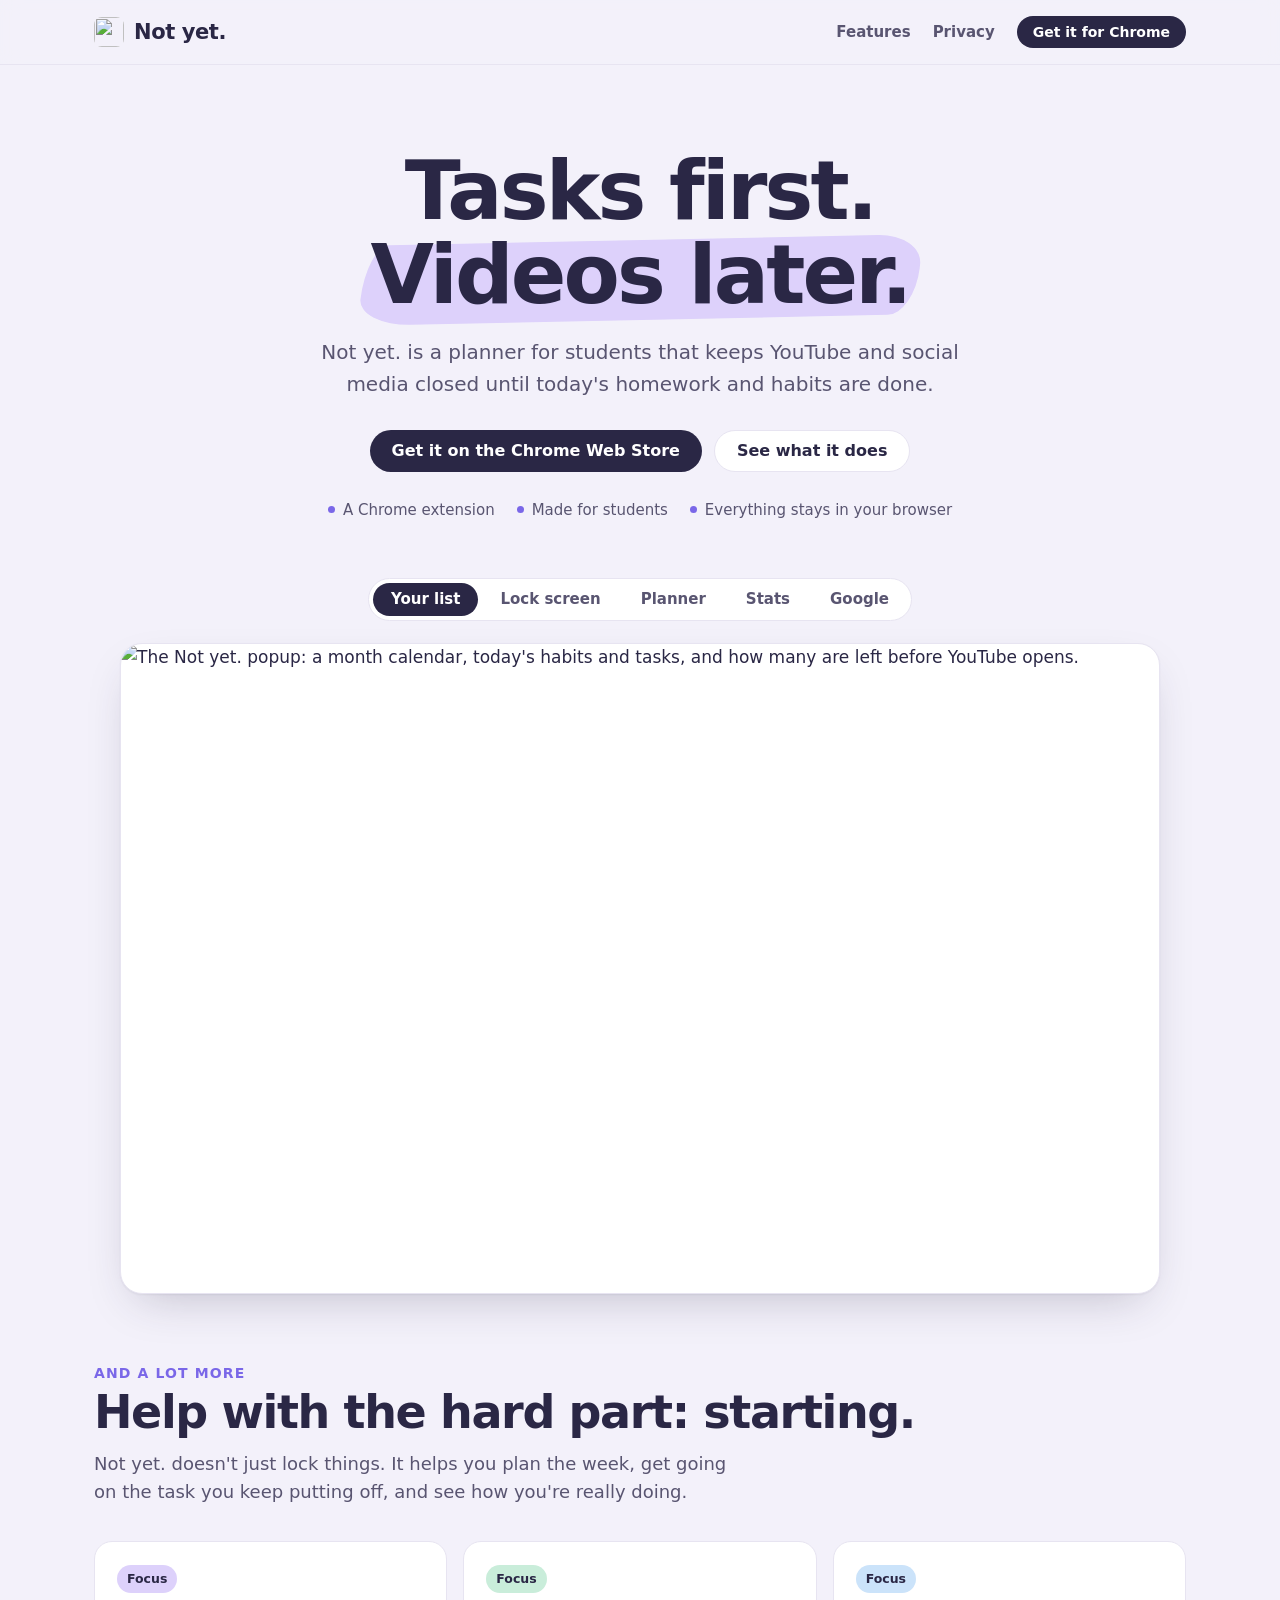
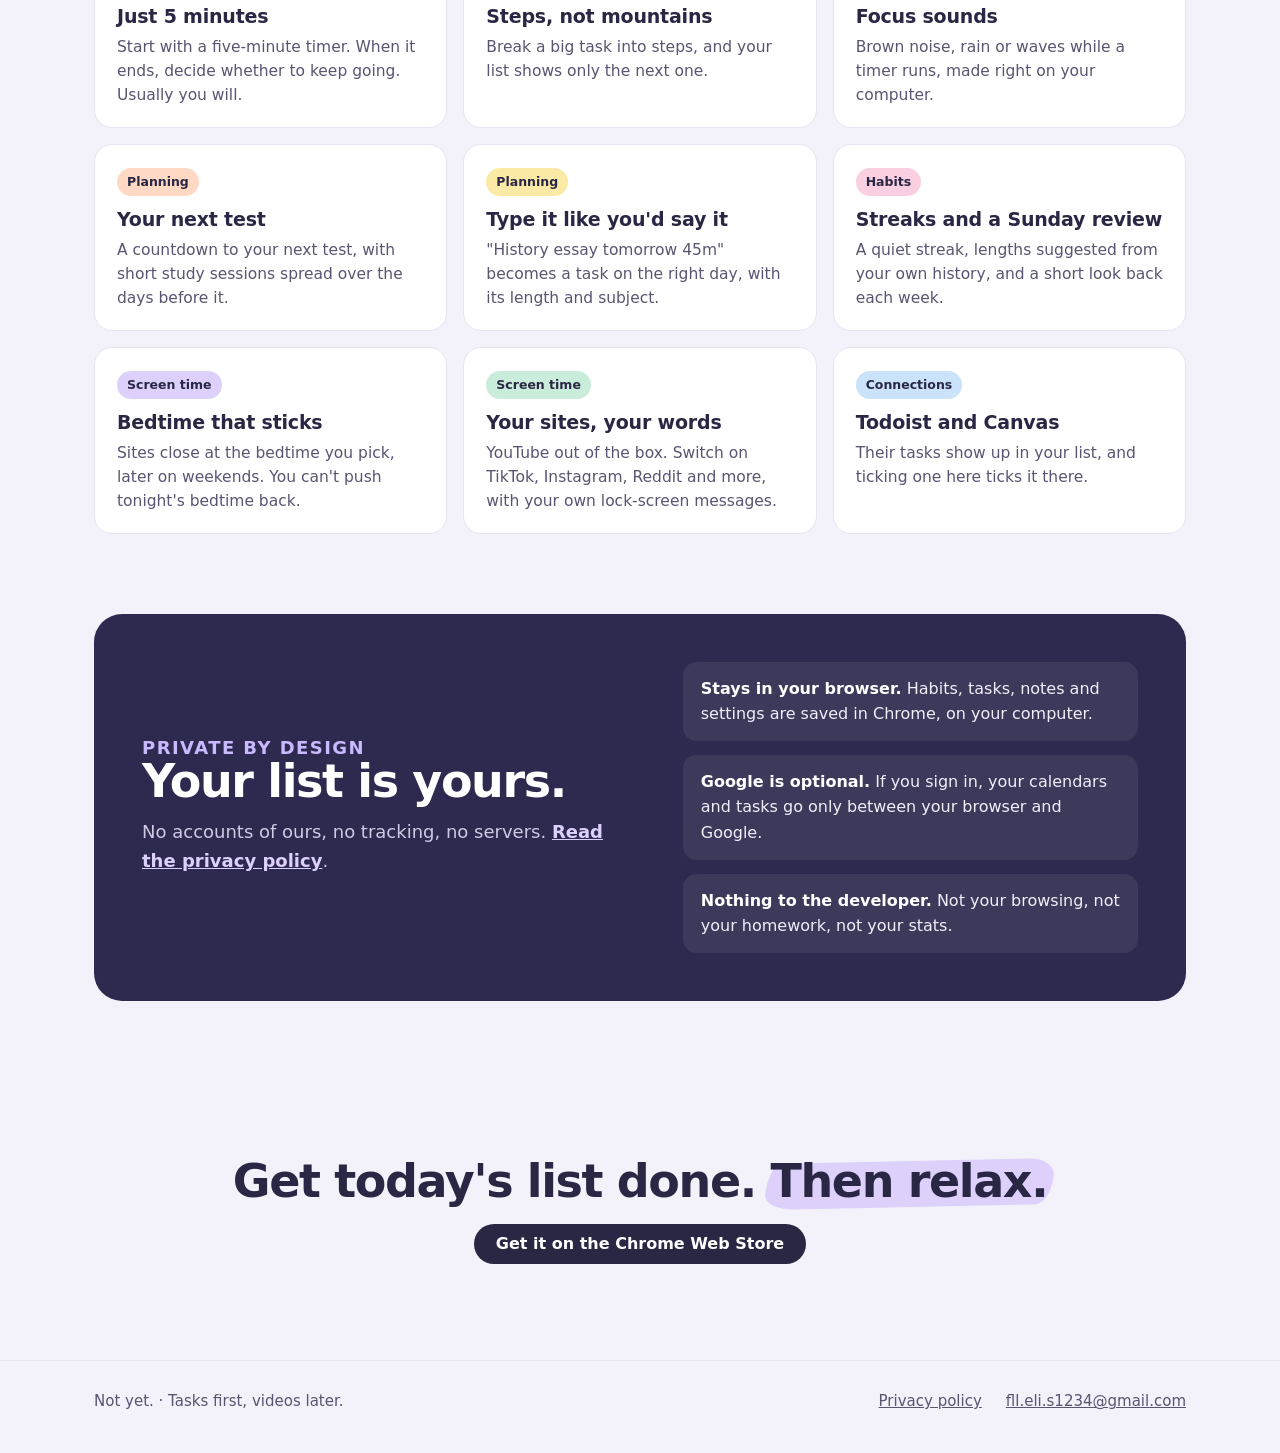
==== index.html @ 0f798ecf "Add files via upload" ====
<!doctype html>
<html lang="en">
<head>
<meta charset="utf-8">
<meta name="viewport" content="width=device-width, initial-scale=1">
<title>Not yet. Tasks first, videos later</title>
<meta name="description" content="Not yet. is a Chrome extension for students: homework, habits and your calendar in one list, and YouTube stays closed until today's list is done.">
<meta name="color-scheme" content="light dark">
<link rel="icon" href="images/icon.png">
<style>
  /* The app's own fonts and colours, served from this site: no outside requests. */
  @font-face { font-family: 'Outfit'; font-weight: 100 900; font-display: swap; src: url('fonts/outfit-latin.woff2') format('woff2'); }
  @font-face { font-family: 'Atkinson Hyperlegible Next'; font-weight: 200 800; font-display: swap; src: url('fonts/atkinson-next-latin.woff2') format('woff2'); }
  :root {
    color-scheme: light dark;
    --desk:    light-dark(#f3f1fa, #14131c);
    --paper:   light-dark(#ffffff, #1d1c28);
    --paper-2: light-dark(#f8f7fc, #232230);
    --ink:     light-dark(#2a2745, #f1eefa);
    --ink-2:   light-dark(#595571, #bab5d0);
    --line:    light-dark(#e7e4f1, #2f2d41);
    --focus:   light-dark(#7a67e8, #b5a8ff);
    --hl:      light-dark(#ddd1fb, rgba(190, 170, 255, .34));
    --night:   #2e2a4f;
    --primary: light-dark(#2a2745, #dcd0fd);
    --primary-ink: light-dark(#ffffff, #231f3d);
    --display: 'Outfit', ui-sans-serif, system-ui, sans-serif;
    --text: 'Atkinson Hyperlegible Next', ui-sans-serif, system-ui, -apple-system, 'Segoe UI', sans-serif;
  }
  * { box-sizing: border-box; }
  html { scroll-behavior: smooth; }
  body { margin: 0; background: var(--desk); color: var(--ink); font: 17px/1.6 var(--text); -webkit-font-smoothing: antialiased; }
  a { color: inherit; }
  a:focus-visible, .btn:focus-visible { outline: 3px solid var(--focus); outline-offset: 3px; border-radius: 999px; }
  .wrap { max-width: 1140px; margin: 0 auto; padding: 0 24px; }

  /* The highlighter stroke the app draws behind words */
  .swipe { position: relative; z-index: 0; white-space: nowrap; }
  .swipe::before {
    content: ''; position: absolute; z-index: -1; left: -.1em; right: -.12em; top: .16em; bottom: .02em;
    background: var(--hl); border-radius: .3em .6em .35em .7em / .7em .4em .6em .35em; transform: rotate(-1.2deg) skewX(-8deg);
  }

  /* Top bar */
  header { position: sticky; top: 0; z-index: 10; background: color-mix(in srgb, var(--desk) 86%, transparent); backdrop-filter: blur(10px); border-bottom: 1px solid var(--line); }
  header .wrap { display: flex; align-items: center; gap: 22px; height: 64px; }
  .brand { display: flex; align-items: center; gap: 10px; text-decoration: none; font: 800 21px/1 var(--display); letter-spacing: -.02em; }
  .brand img { width: 30px; height: 30px; border-radius: 8px; }
  nav { margin-left: auto; display: flex; align-items: center; gap: 22px; font-size: 15px; font-weight: 600; }
  nav a:not(.btn) { text-decoration: none; color: var(--ink-2); }
  nav a:not(.btn):hover { color: var(--ink); }

  .btn { display: inline-flex; align-items: center; gap: 8px; padding: 12px 22px; border-radius: 999px; font: 700 16px/1 var(--text); text-decoration: none; white-space: nowrap; }
  .btn.primary { background: var(--primary); color: var(--primary-ink); }
  .btn.primary:hover { filter: brightness(1.12); }
  .btn.quiet { background: var(--paper); border: 1px solid var(--line); }
  .btn.sm { padding: 9px 16px; font-size: 14px; }

  /* Hero */
  .hero { padding: 84px 0 56px; text-align: center; }
  .hero h1 { margin: 0 auto 20px; max-width: 13ch; font: 800 clamp(44px, 7vw, 82px)/1.02 var(--display); letter-spacing: -.035em; }
  .hero .lede { margin: 0 auto 30px; max-width: 34em; font-size: 20px; color: var(--ink-2); }
  .ctas { display: flex; justify-content: center; flex-wrap: wrap; gap: 12px; }
  .facts { display: flex; justify-content: center; flex-wrap: wrap; gap: 8px 22px; margin: 26px 0 0; padding: 0; list-style: none; font-size: 15px; color: var(--ink-2); }
  .facts li::before { content: ''; display: inline-block; width: 7px; height: 7px; margin-right: 8px; border-radius: 50%; background: var(--focus); vertical-align: 2px; }

  /* The tour: the store pictures */
  .shot { margin: 0; border-radius: 22px; overflow: hidden; background: var(--paper); border: 1px solid var(--line);
    box-shadow: 0 1px 2px rgba(42, 39, 69, .06), 0 18px 48px -18px rgba(42, 39, 69, .28); }
  .shot img { display: block; width: 100%; height: auto; }
  .lead-shot { max-width: 1040px; margin: 0 auto; }
  /* The tour: one picture at a time, chosen with the tabs (like the app's filters) */
  .tabs { display: flex; justify-content: center; gap: 4px; width: max-content; max-width: 100%; margin: 0 auto 22px; padding: 4px;
    border-radius: 999px; background: var(--paper); border: 1px solid var(--line); overflow-x: auto; scrollbar-width: none; }
  .tabs button { flex: none; padding: 9px 18px; border: 0; border-radius: 999px; background: none; color: var(--ink-2);
    font: 700 15px/1 var(--text); cursor: pointer; }
  .tabs button:hover { color: var(--ink); }
  .tabs button[aria-selected="true"] { background: var(--primary); color: var(--primary-ink); }
  .tabs button:focus-visible { outline: 3px solid var(--focus); outline-offset: 2px; }

  section { padding: 72px 0; }
  .eyebrow { margin: 0 0 8px; font: 700 14px/1 var(--text); letter-spacing: .08em; text-transform: uppercase; color: var(--focus); }
  h2 { margin: 0 0 12px; font: 800 clamp(32px, 4.4vw, 46px)/1.08 var(--display); letter-spacing: -.03em; }
  .intro { max-width: 36em; margin: 0 0 34px; color: var(--ink-2); font-size: 18px; }

  /* Everything else */
  .grid { display: grid; grid-template-columns: repeat(3, 1fr); gap: 16px; }
  .card { padding: 22px 22px 20px; border-radius: 18px; background: var(--paper); border: 1px solid var(--line); }
  .card h3 { margin: 0 0 6px; font: 700 19px/1.25 var(--display); letter-spacing: -.01em; }
  .card p { margin: 0; color: var(--ink-2); font-size: 15.5px; line-height: 1.55; }
  .chip { display: inline-block; margin-bottom: 12px; padding: 4px 10px; border-radius: 999px; font-size: 12.5px; font-weight: 700; color: #2a2745; }
  .c-lilac { background: #ddd1fb; } .c-mint { background: #c9edda; } .c-peach { background: #ffd9c4; }
  .c-butter { background: #fbeaa5; } .c-sky { background: #cbe3fa; } .c-pink { background: #f9cfe1; }

  /* Privacy */
  .private { border-radius: 28px; padding: 48px; background: var(--night); color: #f1eefa; display: grid; grid-template-columns: 1.1fr 1fr; gap: 40px; align-items: center; }
  .private h2 { color: #fff; }
  .private p { margin: 0; color: #cfc9e6; font-size: 18px; }
  .private ul { margin: 0; padding: 0; list-style: none; display: grid; gap: 14px; }
  .private li { padding: 14px 18px; border-radius: 14px; background: rgba(255, 255, 255, .07); font-size: 16px; }
  .private li b { color: #fff; }
  .private a { color: #dcd0fd; font-weight: 700; }

  .final { text-align: center; padding: 84px 0 96px; }
  .final h2 { margin-bottom: 18px; }
  footer { border-top: 1px solid var(--line); padding: 28px 0 40px; color: var(--ink-2); font-size: 15px; }
  footer .wrap { display: flex; flex-wrap: wrap; gap: 10px 24px; align-items: center; }
  footer .wrap > :first-child { margin-right: auto; }

  @media (max-width: 860px) {
    .grid { grid-template-columns: 1fr 1fr; }
    .private { grid-template-columns: 1fr; padding: 32px; }
  }
  @media (max-width: 640px) {
    .wrap { padding: 0 16px; }
    nav a:not(.btn) { display: none; }
    .hero { padding: 52px 0 36px; }
    .hero .lede { font-size: 18px; }
    .grid { grid-template-columns: 1fr; gap: 14px; }
    .tabs { justify-content: flex-start; -webkit-mask-image: linear-gradient(to right, #000 calc(100% - 36px), transparent);
      mask-image: linear-gradient(to right, #000 calc(100% - 36px), transparent); }   /* more tabs to swipe to */
    .tabs button { padding: 9px 14px; font-size: 14px; }
    .shot { border-radius: 14px; }
    section { padding: 52px 0; }
    .private { padding: 26px 20px; border-radius: 20px; }
  }
</style>
</head>
<body>
<header>
  <div class="wrap">
    <a class="brand" href="./"><img src="images/icon.png" alt="">Not yet.</a>
    <nav aria-label="Site">
      <a href="#features">Features</a>
      <a href="#private">Privacy</a>
      <a class="btn primary sm" href="https://chromewebstore.google.com/detail/not-yet-tasks-first-video/hkajcmaaoajbdafiddahklcnohbkmdmd">Get it for Chrome</a>
    </nav>
  </div>
</header>

<main>
  <div class="hero wrap">
    <h1>Tasks first. <span class="swipe">Videos later.</span></h1>
    <p class="lede">Not yet. is a planner for students that keeps YouTube and social media closed until today's homework and habits are done.</p>
    <div class="ctas">
      <a class="btn primary" href="https://chromewebstore.google.com/detail/not-yet-tasks-first-video/hkajcmaaoajbdafiddahklcnohbkmdmd">Get it on the Chrome Web Store</a>
      <a class="btn quiet" href="#features">See what it does</a>
    </div>
    <ul class="facts">
      <li>A Chrome extension</li>
      <li>Made for students</li>
      <li>Everything stays in your browser</li>
    </ul>
  </div>

  <div class="wrap" id="features">
    <div class="tabs" role="tablist" aria-label="See it">
      <button type="button" role="tab" id="t0" aria-selected="true" aria-controls="tour" data-src="images/1-popup.png"
        data-alt="The Not yet. popup: a month calendar, today's habits and tasks, and how many are left before YouTube opens.">Your list</button>
      <button type="button" role="tab" id="t1" aria-selected="false" aria-controls="tour" tabindex="-1" data-src="images/2-lock.png"
        data-alt="The lock screen that shows instead of YouTube, with what's left on today's list and sticky notes.">Lock screen</button>
      <button type="button" role="tab" id="t2" aria-selected="false" aria-controls="tour" tabindex="-1" data-src="images/3-planner.png"
        data-alt="The full planner with the month, today's habits, tasks and calendar, and a countdown to the next test.">Planner</button>
      <button type="button" role="tab" id="t3" aria-selected="false" aria-controls="tour" tabindex="-1" data-src="images/4-stats.png"
        data-alt="Stats: time focused, tasks done, time per subject and how close your guesses are.">Stats</button>
      <button type="button" role="tab" id="t4" aria-selected="false" aria-controls="tour" tabindex="-1" data-src="images/5-google.png"
        data-alt="Two Google accounts connected, each with its calendars and Google Tasks lists.">Google</button>
    </div>
    <figure class="shot lead-shot" id="tour" role="tabpanel" aria-labelledby="t0">
      <img src="images/1-popup.png" width="1280" height="800" alt="The Not yet. popup: a month calendar, today's habits and tasks, and how many are left before YouTube opens.">
    </figure>
  </div>

  <section>
    <div class="wrap">
      <p class="eyebrow">And a lot more</p>
      <h2>Help with the hard part: starting.</h2>
      <p class="intro">Not yet. doesn't just lock things. It helps you plan the week, get going on the task you keep putting off, and see how you're really doing.</p>
      <div class="grid">
        <div class="card"><span class="chip c-lilac">Focus</span><h3>Just 5 minutes</h3><p>Start with a five-minute timer. When it ends, decide whether to keep going. Usually you will.</p></div>
        <div class="card"><span class="chip c-mint">Focus</span><h3>Steps, not mountains</h3><p>Break a big task into steps, and your list shows only the next one.</p></div>
        <div class="card"><span class="chip c-sky">Focus</span><h3>Focus sounds</h3><p>Brown noise, rain or waves while a timer runs, made right on your computer.</p></div>
        <div class="card"><span class="chip c-peach">Planning</span><h3>Your next test</h3><p>A countdown to your next test, with short study sessions spread over the days before it.</p></div>
        <div class="card"><span class="chip c-butter">Planning</span><h3>Type it like you'd say it</h3><p>"History essay tomorrow 45m" becomes a task on the right day, with its length and subject.</p></div>
        <div class="card"><span class="chip c-pink">Habits</span><h3>Streaks and a Sunday review</h3><p>A quiet streak, lengths suggested from your own history, and a short look back each week.</p></div>
        <div class="card"><span class="chip c-lilac">Screen time</span><h3>Bedtime that sticks</h3><p>Sites close at the bedtime you pick, later on weekends. You can't push tonight's bedtime back.</p></div>
        <div class="card"><span class="chip c-mint">Screen time</span><h3>Your sites, your words</h3><p>YouTube out of the box. Switch on TikTok, Instagram, Reddit and more, with your own lock-screen messages.</p></div>
        <div class="card"><span class="chip c-sky">Connections</span><h3>Todoist and Canvas</h3><p>Their tasks show up in your list, and ticking one here ticks it there.</p></div>
      </div>
    </div>
  </section>

  <section id="private" style="padding-top: 8px">
    <div class="wrap">
      <div class="private">
        <div>
          <p class="eyebrow" style="color:#c9b9ff">Private by design</p>
          <h2>Your list is yours.</h2>
          <p>No accounts of ours, no tracking, no servers. <a href="privacy.html">Read the privacy policy</a>.</p>
        </div>
        <ul>
          <li><b>Stays in your browser.</b> Habits, tasks, notes and settings are saved in Chrome, on your computer.</li>
          <li><b>Google is optional.</b> If you sign in, your calendars and tasks go only between your browser and Google.</li>
          <li><b>Nothing to the developer.</b> Not your browsing, not your homework, not your stats.</li>
        </ul>
      </div>
    </div>
  </section>

  <div class="final wrap">
    <h2>Get today's list done. <span class="swipe">Then relax.</span></h2>
    <a class="btn primary" href="https://chromewebstore.google.com/detail/not-yet-tasks-first-video/hkajcmaaoajbdafiddahklcnohbkmdmd">Get it on the Chrome Web Store</a>
  </div>
</main>

<footer>
  <div class="wrap">
    <span>Not yet. · Tasks first, videos later.</span>
    <a href="privacy.html">Privacy policy</a>
    <a href="mailto:fll.eli.s1234@gmail.com">fll.eli.s1234@gmail.com</a>
  </div>
</footer>
<script>
  // The tour's tabs: click, or the arrow keys, to show another picture.
  const tabs = [...document.querySelectorAll('[role="tab"]')], panel = document.getElementById('tour'), img = panel.querySelector('img');
  tabs.forEach(t => { const pre = new Image(); pre.src = t.dataset.src; });
  function pick(t, focus) {
    tabs.forEach(x => { const on = x === t; x.setAttribute('aria-selected', on); x.tabIndex = on ? 0 : -1; });
    img.src = t.dataset.src; img.alt = t.dataset.alt; panel.setAttribute('aria-labelledby', t.id);
    if (focus) t.focus();
    t.scrollIntoView({ block: 'nearest', inline: 'nearest' });
  }
  tabs.forEach((t, i) => {
    t.addEventListener('click', () => pick(t));
    t.addEventListener('keydown', e => {
      const step = { ArrowRight: 1, ArrowLeft: -1 }[e.key];
      if (step) { e.preventDefault(); pick(tabs[(i + step + tabs.length) % tabs.length], true); }
    });
  });
</script>
</body>
</html>
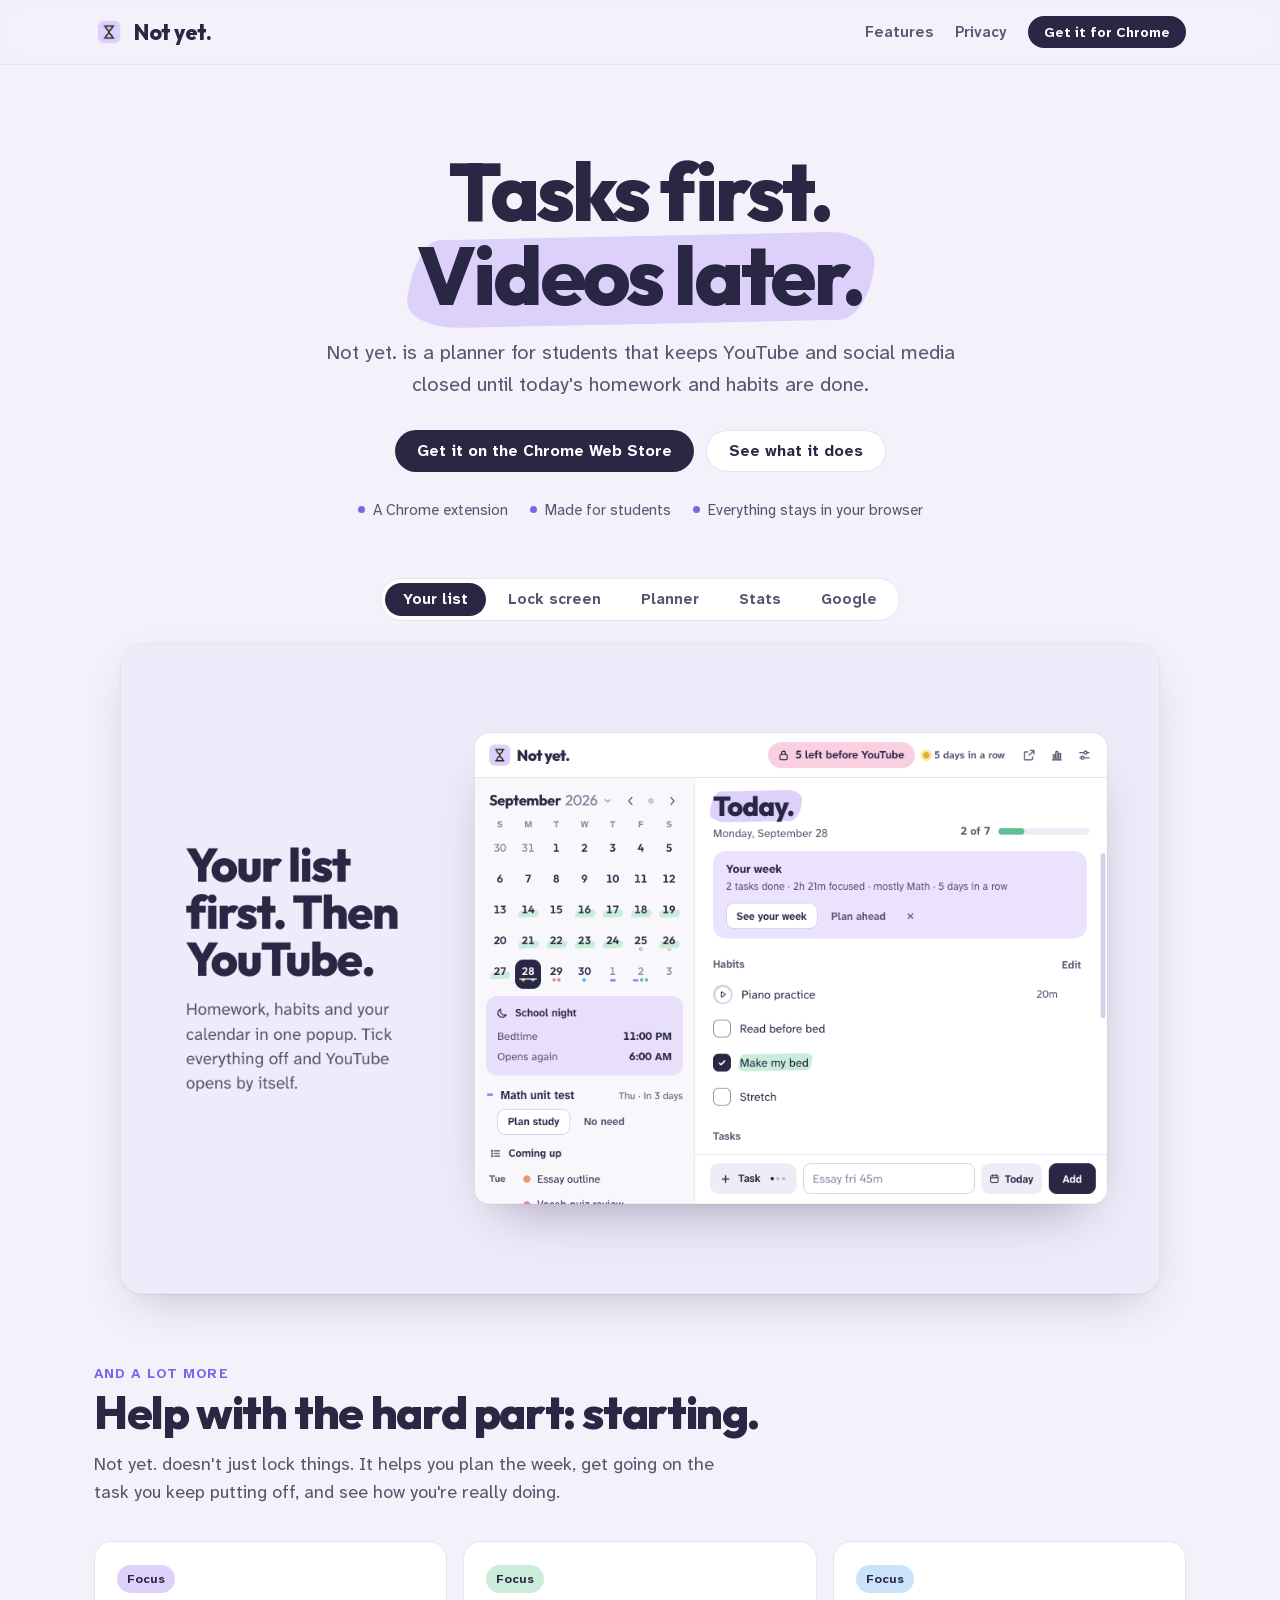
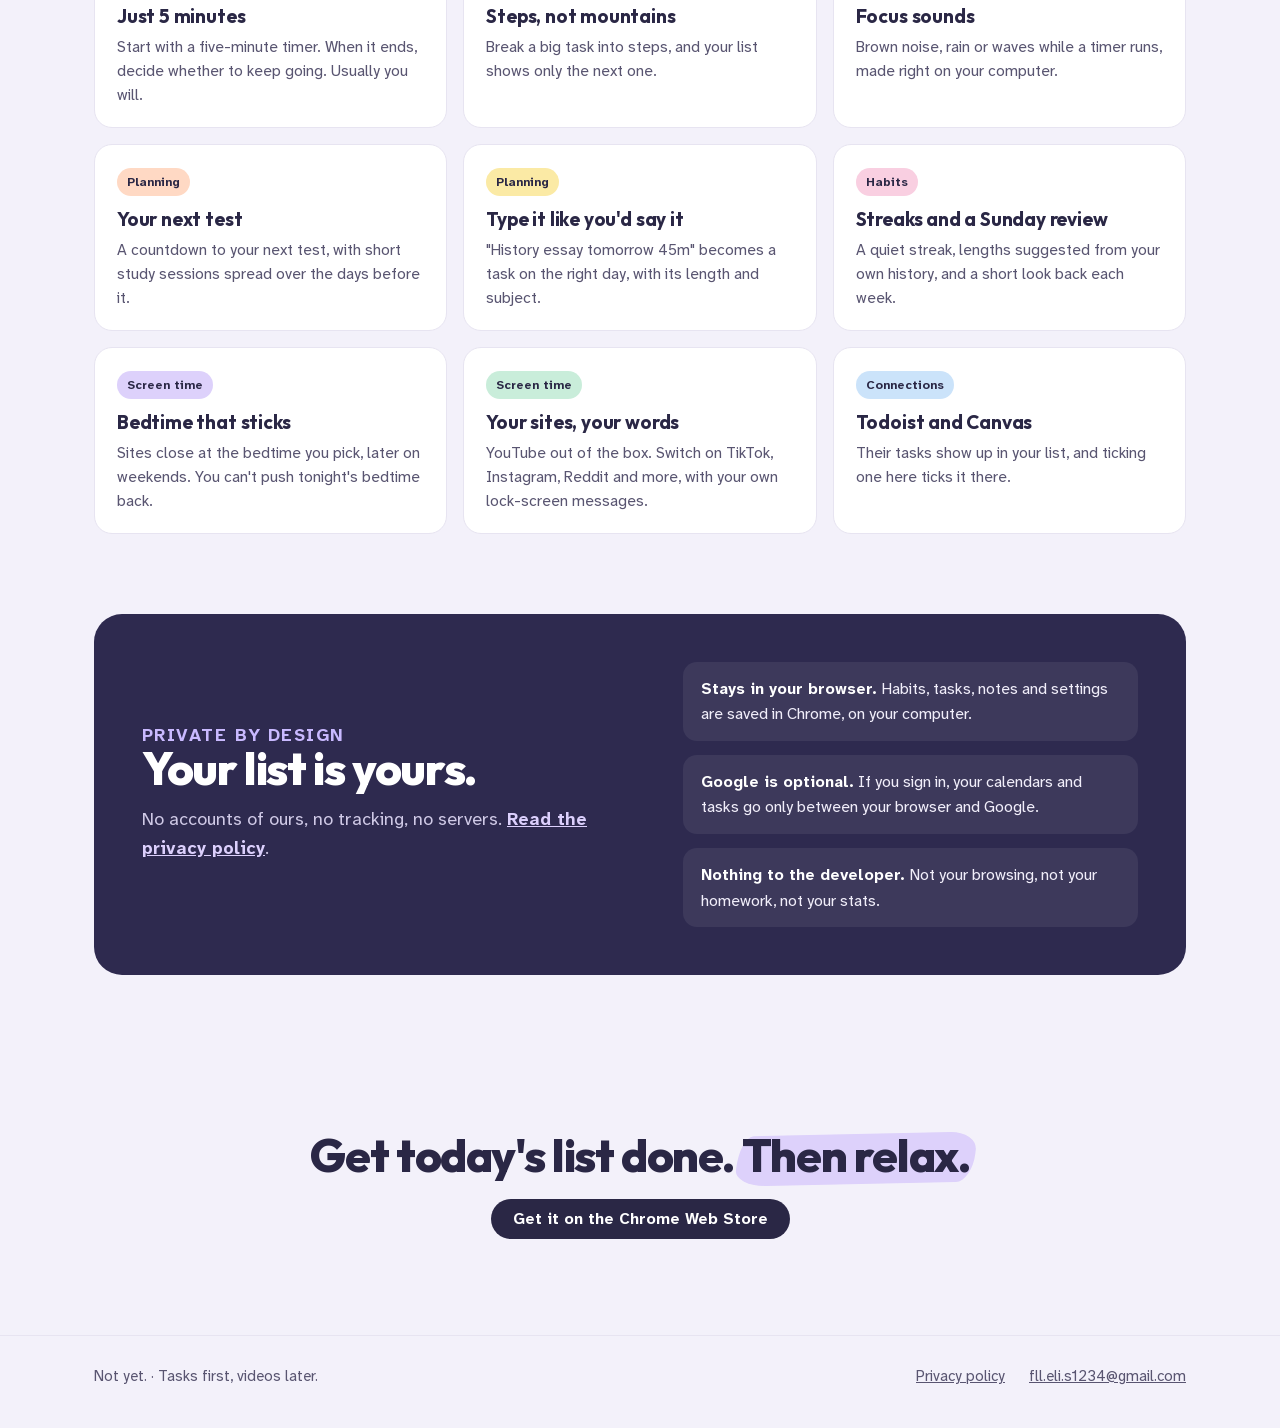
==== commit 0f62518f: "Add files via upload" ====
--- a/index.html
+++ b/index.html
@@ -7,55 +7,8 @@
 <meta name="description" content="Not yet. is a Chrome extension for students: homework, habits and your calendar in one list, and YouTube stays closed until today's list is done.">
 <meta name="color-scheme" content="light dark">
 <link rel="icon" href="images/icon.png">
+<link rel="stylesheet" href="site.css">
 <style>
-  /* The app's own fonts and colours, served from this site: no outside requests. */
-  @font-face { font-family: 'Outfit'; font-weight: 100 900; font-display: swap; src: url('fonts/outfit-latin.woff2') format('woff2'); }
-  @font-face { font-family: 'Atkinson Hyperlegible Next'; font-weight: 200 800; font-display: swap; src: url('fonts/atkinson-next-latin.woff2') format('woff2'); }
-  :root {
-    color-scheme: light dark;
-    --desk:    light-dark(#f3f1fa, #14131c);
-    --paper:   light-dark(#ffffff, #1d1c28);
-    --paper-2: light-dark(#f8f7fc, #232230);
-    --ink:     light-dark(#2a2745, #f1eefa);
-    --ink-2:   light-dark(#595571, #bab5d0);
-    --line:    light-dark(#e7e4f1, #2f2d41);
-    --focus:   light-dark(#7a67e8, #b5a8ff);
-    --hl:      light-dark(#ddd1fb, rgba(190, 170, 255, .34));
-    --night:   #2e2a4f;
-    --primary: light-dark(#2a2745, #dcd0fd);
-    --primary-ink: light-dark(#ffffff, #231f3d);
-    --display: 'Outfit', ui-sans-serif, system-ui, sans-serif;
-    --text: 'Atkinson Hyperlegible Next', ui-sans-serif, system-ui, -apple-system, 'Segoe UI', sans-serif;
-  }
-  * { box-sizing: border-box; }
-  html { scroll-behavior: smooth; }
-  body { margin: 0; background: var(--desk); color: var(--ink); font: 17px/1.6 var(--text); -webkit-font-smoothing: antialiased; }
-  a { color: inherit; }
-  a:focus-visible, .btn:focus-visible { outline: 3px solid var(--focus); outline-offset: 3px; border-radius: 999px; }
-  .wrap { max-width: 1140px; margin: 0 auto; padding: 0 24px; }
-
-  /* The highlighter stroke the app draws behind words */
-  .swipe { position: relative; z-index: 0; white-space: nowrap; }
-  .swipe::before {
-    content: ''; position: absolute; z-index: -1; left: -.1em; right: -.12em; top: .16em; bottom: .02em;
-    background: var(--hl); border-radius: .3em .6em .35em .7em / .7em .4em .6em .35em; transform: rotate(-1.2deg) skewX(-8deg);
-  }
-
-  /* Top bar */
-  header { position: sticky; top: 0; z-index: 10; background: color-mix(in srgb, var(--desk) 86%, transparent); backdrop-filter: blur(10px); border-bottom: 1px solid var(--line); }
-  header .wrap { display: flex; align-items: center; gap: 22px; height: 64px; }
-  .brand { display: flex; align-items: center; gap: 10px; text-decoration: none; font: 800 21px/1 var(--display); letter-spacing: -.02em; }
-  .brand img { width: 30px; height: 30px; border-radius: 8px; }
-  nav { margin-left: auto; display: flex; align-items: center; gap: 22px; font-size: 15px; font-weight: 600; }
-  nav a:not(.btn) { text-decoration: none; color: var(--ink-2); }
-  nav a:not(.btn):hover { color: var(--ink); }
-
-  .btn { display: inline-flex; align-items: center; gap: 8px; padding: 12px 22px; border-radius: 999px; font: 700 16px/1 var(--text); text-decoration: none; white-space: nowrap; }
-  .btn.primary { background: var(--primary); color: var(--primary-ink); }
-  .btn.primary:hover { filter: brightness(1.12); }
-  .btn.quiet { background: var(--paper); border: 1px solid var(--line); }
-  .btn.sm { padding: 9px 16px; font-size: 14px; }
-
   /* Hero */
   .hero { padding: 84px 0 56px; text-align: center; }
   .hero h1 { margin: 0 auto 20px; max-width: 13ch; font: 800 clamp(44px, 7vw, 82px)/1.02 var(--display); letter-spacing: -.035em; }
@@ -64,12 +17,12 @@
   .facts { display: flex; justify-content: center; flex-wrap: wrap; gap: 8px 22px; margin: 26px 0 0; padding: 0; list-style: none; font-size: 15px; color: var(--ink-2); }
   .facts li::before { content: ''; display: inline-block; width: 7px; height: 7px; margin-right: 8px; border-radius: 50%; background: var(--focus); vertical-align: 2px; }
 
-  /* The tour: the store pictures */
+  /* The tour: one store picture at a time, chosen with the tabs (like the app's
+     filters). Sized so the tabs and the whole picture fit on the screen together. */
   .shot { margin: 0; border-radius: 22px; overflow: hidden; background: var(--paper); border: 1px solid var(--line);
     box-shadow: 0 1px 2px rgba(42, 39, 69, .06), 0 18px 48px -18px rgba(42, 39, 69, .28); }
   .shot img { display: block; width: 100%; height: auto; }
-  .lead-shot { max-width: 1040px; margin: 0 auto; }
-  /* The tour: one picture at a time, chosen with the tabs (like the app's filters) */
+  .lead-shot { max-width: min(1040px, calc((100svh - var(--bar) - 130px) * 1.6)); margin: 0 auto; }
   .tabs { display: flex; justify-content: center; gap: 4px; width: max-content; max-width: 100%; margin: 0 auto 22px; padding: 4px;
     border-radius: 999px; background: var(--paper); border: 1px solid var(--line); overflow-x: auto; scrollbar-width: none; }
   .tabs button { flex: none; padding: 9px 18px; border: 0; border-radius: 999px; background: none; color: var(--ink-2);
@@ -79,7 +32,6 @@
   .tabs button:focus-visible { outline: 3px solid var(--focus); outline-offset: 2px; }
 
   section { padding: 72px 0; }
-  .eyebrow { margin: 0 0 8px; font: 700 14px/1 var(--text); letter-spacing: .08em; text-transform: uppercase; color: var(--focus); }
   h2 { margin: 0 0 12px; font: 800 clamp(32px, 4.4vw, 46px)/1.08 var(--display); letter-spacing: -.03em; }
   .intro { max-width: 36em; margin: 0 0 34px; color: var(--ink-2); font-size: 18px; }
 
@@ -103,19 +55,15 @@
 
   .final { text-align: center; padding: 84px 0 96px; }
   .final h2 { margin-bottom: 18px; }
-  footer { border-top: 1px solid var(--line); padding: 28px 0 40px; color: var(--ink-2); font-size: 15px; }
-  footer .wrap { display: flex; flex-wrap: wrap; gap: 10px 24px; align-items: center; }
-  footer .wrap > :first-child { margin-right: auto; }
 
   @media (max-width: 860px) {
     .grid { grid-template-columns: 1fr 1fr; }
     .private { grid-template-columns: 1fr; padding: 32px; }
   }
   @media (max-width: 640px) {
-    .wrap { padding: 0 16px; }
-    nav a:not(.btn) { display: none; }
     .hero { padding: 52px 0 36px; }
     .hero .lede { font-size: 18px; }
+    .lead-shot { max-width: none; }
     .grid { grid-template-columns: 1fr; gap: 14px; }
     .tabs { justify-content: flex-start; -webkit-mask-image: linear-gradient(to right, #000 calc(100% - 36px), transparent);
       mask-image: linear-gradient(to right, #000 calc(100% - 36px), transparent); }   /* more tabs to swipe to */
@@ -127,7 +75,7 @@
 </style>
 </head>
 <body>
-<header>
+<header class="bar">
   <div class="wrap">
     <a class="brand" href="./"><img src="images/icon.png" alt="">Not yet.</a>
     <nav aria-label="Site">
@@ -213,7 +161,7 @@
   </div>
 </main>
 
-<footer>
+<footer class="site-foot">
   <div class="wrap">
     <span>Not yet. · Tasks first, videos later.</span>
     <a href="privacy.html">Privacy policy</a>
@@ -227,8 +175,10 @@
   function pick(t, focus) {
     tabs.forEach(x => { const on = x === t; x.setAttribute('aria-selected', on); x.tabIndex = on ? 0 : -1; });
     img.src = t.dataset.src; img.alt = t.dataset.alt; panel.setAttribute('aria-labelledby', t.id);
-    if (focus) t.focus();
-    t.scrollIntoView({ block: 'nearest', inline: 'nearest' });
+    if (focus) t.focus({ preventScroll: true });
+    // Only the row of tabs scrolls (on a phone), never the page
+    const row = t.parentElement;
+    row.scrollTo({ left: t.offsetLeft - (row.clientWidth - t.offsetWidth) / 2, behavior: 'smooth' });
   }
   tabs.forEach((t, i) => {
     t.addEventListener('click', () => pick(t));
--- a/site.css
+++ b/site.css
@@ -0,0 +1,63 @@
+/* site.css — what every page of the Not yet. site shares: the app's own fonts
+   and colours (served from this site, so no outside requests), the top bar,
+   buttons and the footer. */
+@font-face { font-family: 'Outfit'; font-weight: 100 900; font-display: swap; src: url('fonts/outfit-latin.woff2') format('woff2'); }
+@font-face { font-family: 'Atkinson Hyperlegible Next'; font-weight: 200 800; font-display: swap; src: url('fonts/atkinson-next-latin.woff2') format('woff2'); }
+:root {
+  color-scheme: light dark;
+  --desk:    light-dark(#f3f1fa, #14131c);
+  --paper:   light-dark(#ffffff, #1d1c28);
+  --paper-2: light-dark(#f8f7fc, #232230);
+  --ink:     light-dark(#2a2745, #f1eefa);
+  --ink-2:   light-dark(#595571, #bab5d0);
+  --line:    light-dark(#e7e4f1, #2f2d41);
+  --focus:   light-dark(#7a67e8, #b5a8ff);
+  --link:    light-dark(#6a4fd8, #c9b9ff);
+  --hl:      light-dark(#ddd1fb, rgba(190, 170, 255, .34));
+  --night:   #2e2a4f;
+  --primary: light-dark(#2a2745, #dcd0fd);
+  --primary-ink: light-dark(#ffffff, #231f3d);
+  --display: 'Outfit', ui-sans-serif, system-ui, sans-serif;
+  --text: 'Atkinson Hyperlegible Next', ui-sans-serif, system-ui, -apple-system, 'Segoe UI', sans-serif;
+  --bar: 64px;                                       /* the sticky top bar */
+}
+* { box-sizing: border-box; }
+html { scroll-behavior: smooth; }
+/* A link to a part of the page lands below the top bar, not under it */
+[id] { scroll-margin-top: calc(var(--bar) + 20px); }
+body { margin: 0; background: var(--desk); color: var(--ink); font: 17px/1.6 var(--text); -webkit-font-smoothing: antialiased; }
+a { color: inherit; }
+a:focus-visible, .btn:focus-visible { outline: 3px solid var(--focus); outline-offset: 3px; border-radius: 999px; }
+.wrap { max-width: 1140px; margin: 0 auto; padding: 0 24px; }
+
+/* The highlighter stroke the app draws behind words */
+.swipe { position: relative; z-index: 0; white-space: nowrap; }
+.swipe::before {
+  content: ''; position: absolute; z-index: -1; left: -.1em; right: -.12em; top: .16em; bottom: .02em;
+  background: var(--hl); border-radius: .3em .6em .35em .7em / .7em .4em .6em .35em; transform: rotate(-1.2deg) skewX(-8deg);
+}
+.eyebrow { margin: 0 0 8px; font: 700 14px/1 var(--text); letter-spacing: .08em; text-transform: uppercase; color: var(--focus); }
+
+/* Top bar */
+.bar { position: sticky; top: 0; z-index: 10; background: color-mix(in srgb, var(--desk) 86%, transparent); backdrop-filter: blur(10px); border-bottom: 1px solid var(--line); }
+.bar .wrap { display: flex; align-items: center; gap: 22px; height: var(--bar); }
+.brand { display: flex; align-items: center; gap: 10px; text-decoration: none; font: 800 21px/1 var(--display); letter-spacing: -.02em; }
+.brand img { width: 30px; height: 30px; border-radius: 8px; }
+.bar nav { margin-left: auto; display: flex; align-items: center; gap: 22px; font-size: 15px; font-weight: 600; }
+.bar nav a:not(.btn) { text-decoration: none; color: var(--ink-2); }
+.bar nav a:not(.btn):hover, .bar nav a[aria-current="page"] { color: var(--ink); }
+
+.btn { display: inline-flex; align-items: center; gap: 8px; padding: 12px 22px; border-radius: 999px; font: 700 16px/1 var(--text); text-decoration: none; white-space: nowrap; }
+.btn.primary { background: var(--primary); color: var(--primary-ink); }
+.btn.primary:hover { filter: brightness(1.12); }
+.btn.quiet { background: var(--paper); border: 1px solid var(--line); }
+.btn.sm { padding: 9px 16px; font-size: 14px; }
+
+.site-foot { border-top: 1px solid var(--line); padding: 28px 0 40px; color: var(--ink-2); font-size: 15px; }
+.site-foot .wrap { display: flex; flex-wrap: wrap; gap: 10px 24px; align-items: center; }
+.site-foot .wrap > :first-child { margin-right: auto; }
+
+@media (max-width: 640px) {
+  .wrap { padding: 0 16px; }
+  .bar nav a:not(.btn) { display: none; }
+}
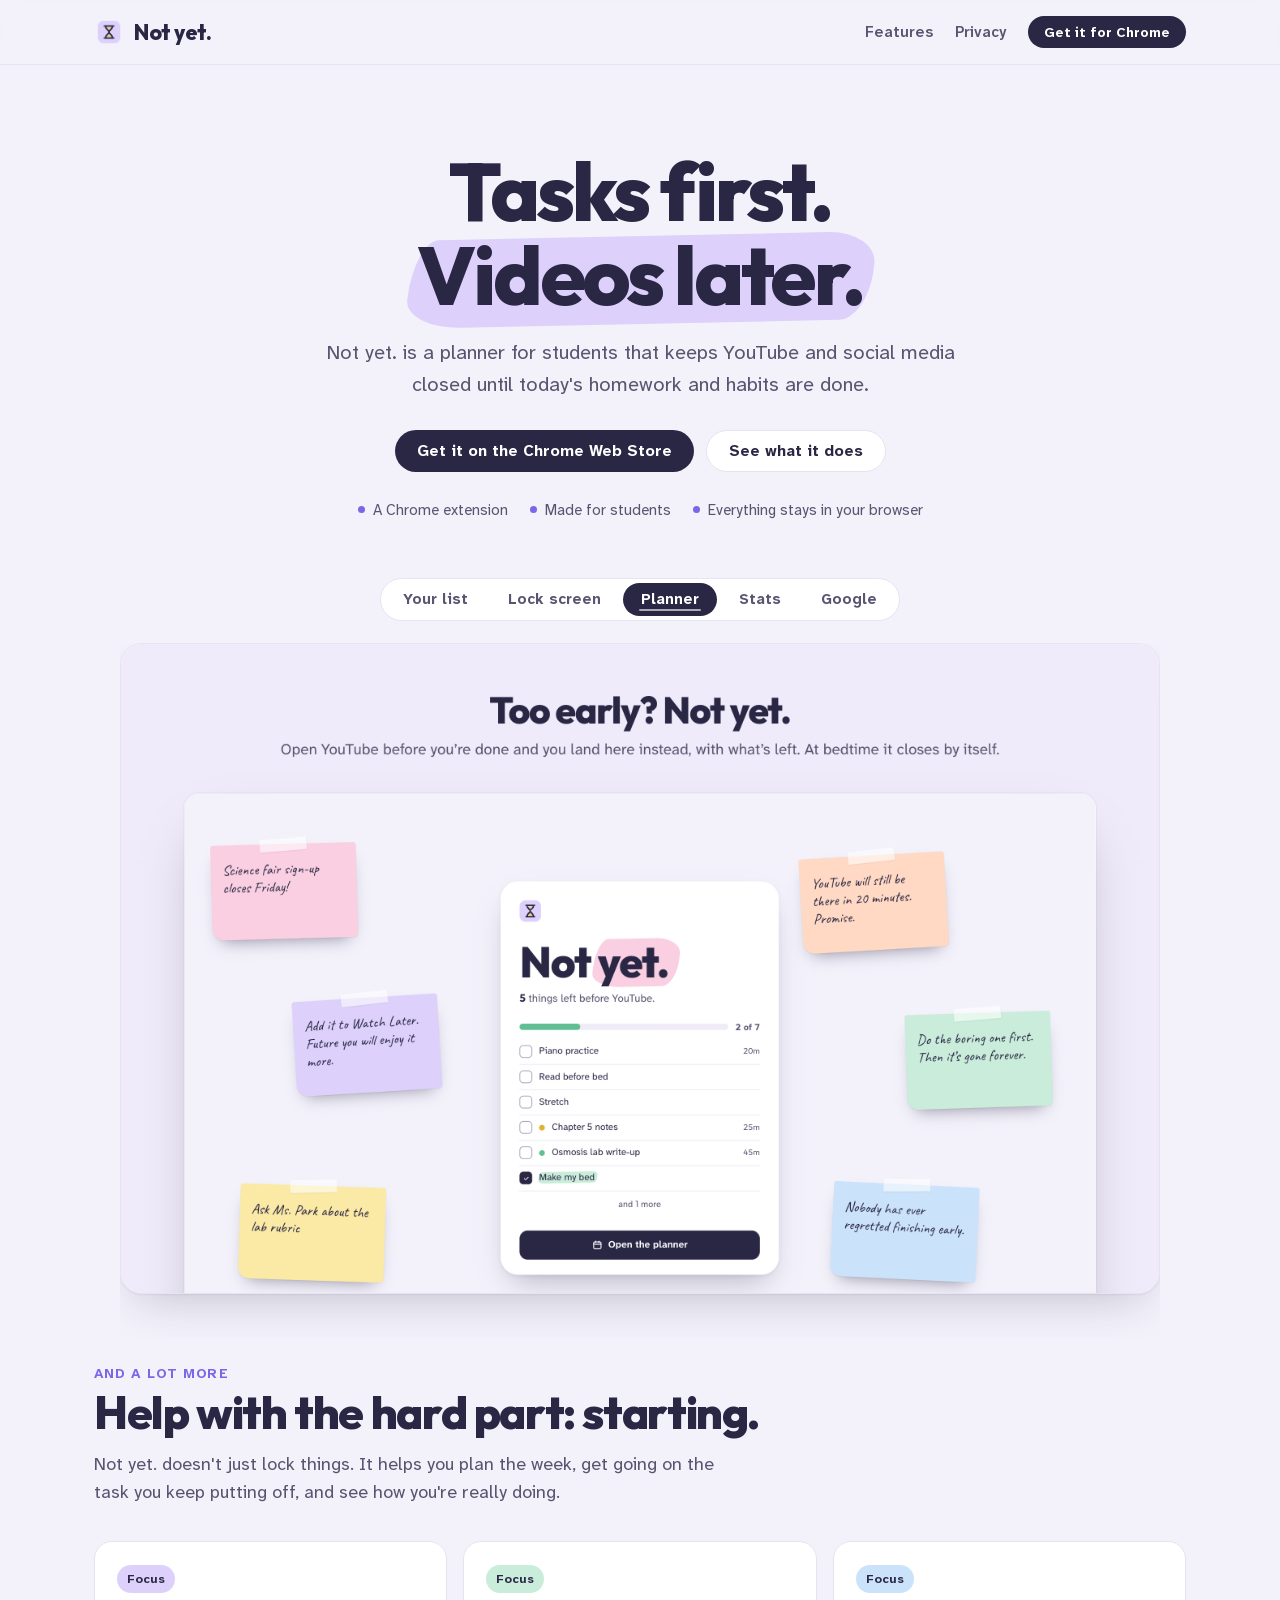
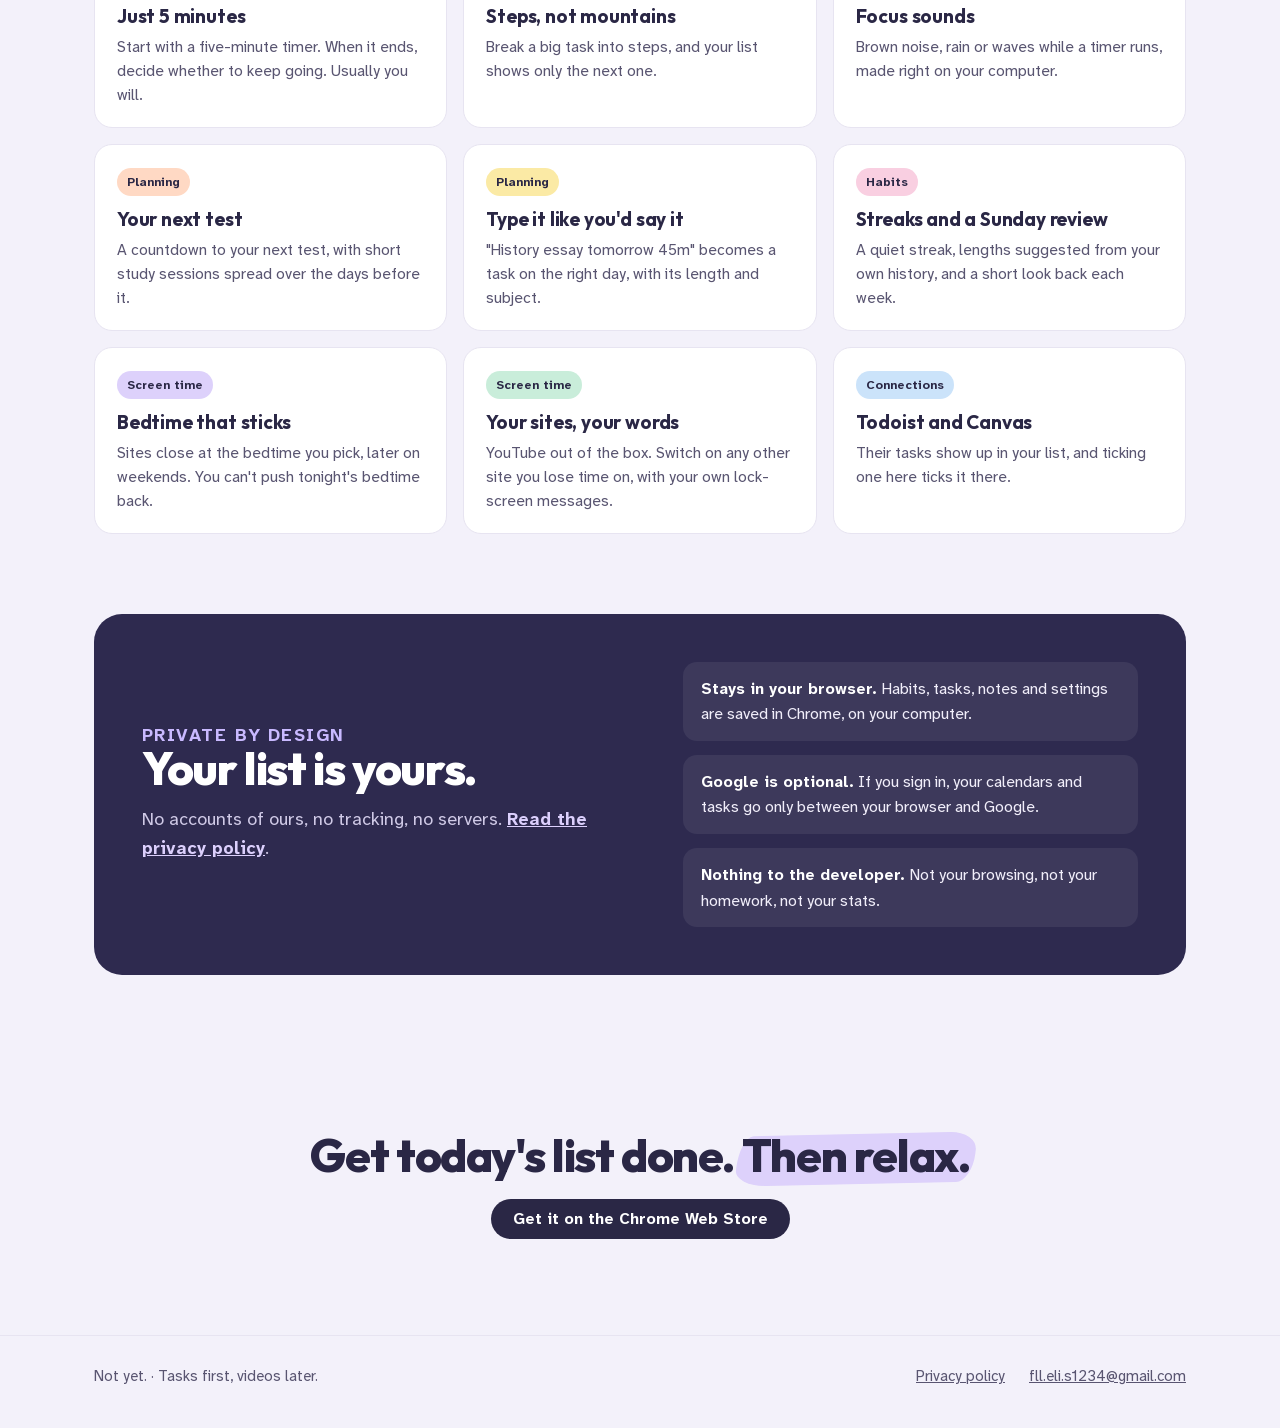
==== commit ea0cea1e: "Add files via upload" ====
--- a/index.html
+++ b/index.html
@@ -23,6 +23,17 @@
     box-shadow: 0 1px 2px rgba(42, 39, 69, .06), 0 18px 48px -18px rgba(42, 39, 69, .28); }
   .shot img { display: block; width: 100%; height: auto; }
   .lead-shot { max-width: min(1040px, calc((100svh - var(--bar) - 130px) * 1.6)); margin: 0 auto; }
+  /* The photos side by side, one at a time: they slide on by themselves, or swipe them */
+  .track { position: relative; display: flex; gap: 28px; overflow-x: auto; scroll-snap-type: x mandatory; scrollbar-width: none;
+    overscroll-behavior-x: contain; padding-bottom: 44px; margin-bottom: -44px; }      /* room for the shadow */
+  .track::-webkit-scrollbar { display: none; }
+  .track > .shot { flex: 0 0 100%; scroll-snap-align: center; scroll-snap-stop: always; }
+  /* While the tour plays, the chosen tab fills up until the next photo */
+  .tabs button { position: relative; }
+  .tabs.playing button[aria-selected="true"]::after { content: ''; position: absolute; left: 16px; right: 16px; bottom: 5px; height: 2px;
+    border-radius: 2px; background: currentColor; opacity: .6; transform-origin: left; animation: fill var(--every, 5s) linear forwards; }
+  .tabs.playing.paused button[aria-selected="true"]::after { animation-play-state: paused; }
+  @keyframes fill { from { transform: scaleX(0); } to { transform: scaleX(1); } }
   .tabs { display: flex; justify-content: center; gap: 4px; width: max-content; max-width: 100%; margin: 0 auto 22px; padding: 4px;
     border-radius: 999px; background: var(--paper); border: 1px solid var(--line); overflow-x: auto; scrollbar-width: none; }
   .tabs button { flex: none; padding: 9px 18px; border: 0; border-radius: 999px; background: none; color: var(--ink-2);
@@ -102,21 +113,22 @@
   </div>
 
   <div class="wrap" id="features">
-    <div class="tabs" role="tablist" aria-label="See it">
-      <button type="button" role="tab" id="t0" aria-selected="true" aria-controls="tour" data-src="images/1-popup.png"
-        data-alt="The Not yet. popup: a month calendar, today's habits and tasks, and how many are left before YouTube opens.">Your list</button>
-      <button type="button" role="tab" id="t1" aria-selected="false" aria-controls="tour" tabindex="-1" data-src="images/2-lock.png"
-        data-alt="The lock screen that shows instead of YouTube, with what's left on today's list and sticky notes.">Lock screen</button>
-      <button type="button" role="tab" id="t2" aria-selected="false" aria-controls="tour" tabindex="-1" data-src="images/3-planner.png"
-        data-alt="The full planner with the month, today's habits, tasks and calendar, and a countdown to the next test.">Planner</button>
-      <button type="button" role="tab" id="t3" aria-selected="false" aria-controls="tour" tabindex="-1" data-src="images/4-stats.png"
-        data-alt="Stats: time focused, tasks done, time per subject and how close your guesses are.">Stats</button>
-      <button type="button" role="tab" id="t4" aria-selected="false" aria-controls="tour" tabindex="-1" data-src="images/5-google.png"
-        data-alt="Two Google accounts connected, each with its calendars and Google Tasks lists.">Google</button>
-    </div>
-    <figure class="shot lead-shot" id="tour" role="tabpanel" aria-labelledby="t0">
-      <img src="images/1-popup.png" width="1280" height="800" alt="The Not yet. popup: a month calendar, today's habits and tasks, and how many are left before YouTube opens.">
-    </figure>
+    <div class="tabs" role="tablist" aria-label="See it" style="--every: 5s">
+      <button type="button" role="tab" id="t0" aria-selected="true" aria-controls="s0">Your list</button>
+      <button type="button" role="tab" id="t1" aria-selected="false" aria-controls="s1" tabindex="-1">Lock screen</button>
+      <button type="button" role="tab" id="t2" aria-selected="false" aria-controls="s2" tabindex="-1">Planner</button>
+      <button type="button" role="tab" id="t3" aria-selected="false" aria-controls="s3" tabindex="-1">Stats</button>
+      <button type="button" role="tab" id="t4" aria-selected="false" aria-controls="s4" tabindex="-1">Google</button>
+    </div>
+    <div class="tour lead-shot" aria-roledescription="carousel" aria-label="Not yet., screen by screen">
+      <div class="track">
+        <figure class="shot" id="s0" role="tabpanel" aria-labelledby="t0"><img src="images/1-popup.png" width="1280" height="800" alt="The Not yet. popup: a month calendar, today's habits and tasks, and how many are left before YouTube opens."></figure>
+        <figure class="shot" id="s1" role="tabpanel" aria-labelledby="t1" aria-hidden="true"><img src="images/2-lock.png" width="1280" height="800" alt="The lock screen that shows instead of YouTube, with what's left on today's list and sticky notes."></figure>
+        <figure class="shot" id="s2" role="tabpanel" aria-labelledby="t2" aria-hidden="true"><img src="images/3-planner.png" width="1280" height="800" alt="The full planner with the month, today's habits, tasks and calendar, and a countdown to the next test."></figure>
+        <figure class="shot" id="s3" role="tabpanel" aria-labelledby="t3" aria-hidden="true"><img src="images/4-stats.png" width="1280" height="800" alt="Stats: time focused, tasks done, time per subject and how close your guesses are."></figure>
+        <figure class="shot" id="s4" role="tabpanel" aria-labelledby="t4" aria-hidden="true"><img src="images/5-google.png" width="1280" height="800" alt="Two Google accounts connected, each with its calendars and Google Tasks lists."></figure>
+      </div>
+    </div>
   </div>
 
   <section>
@@ -132,7 +144,7 @@
         <div class="card"><span class="chip c-butter">Planning</span><h3>Type it like you'd say it</h3><p>"History essay tomorrow 45m" becomes a task on the right day, with its length and subject.</p></div>
         <div class="card"><span class="chip c-pink">Habits</span><h3>Streaks and a Sunday review</h3><p>A quiet streak, lengths suggested from your own history, and a short look back each week.</p></div>
         <div class="card"><span class="chip c-lilac">Screen time</span><h3>Bedtime that sticks</h3><p>Sites close at the bedtime you pick, later on weekends. You can't push tonight's bedtime back.</p></div>
-        <div class="card"><span class="chip c-mint">Screen time</span><h3>Your sites, your words</h3><p>YouTube out of the box. Switch on TikTok, Instagram, Reddit and more, with your own lock-screen messages.</p></div>
+        <div class="card"><span class="chip c-mint">Screen time</span><h3>Your sites, your words</h3><p>YouTube out of the box. Switch on any other site you lose time on, with your own lock-screen messages.</p></div>
         <div class="card"><span class="chip c-sky">Connections</span><h3>Todoist and Canvas</h3><p>Their tasks show up in your list, and ticking one here ticks it there.</p></div>
       </div>
     </div>
@@ -169,24 +181,62 @@
   </div>
 </footer>
 <script>
-  // The tour's tabs: click, or the arrow keys, to show another picture.
-  const tabs = [...document.querySelectorAll('[role="tab"]')], panel = document.getElementById('tour'), img = panel.querySelector('img');
-  tabs.forEach(t => { const pre = new Image(); pre.src = t.dataset.src; });
-  function pick(t, focus) {
-    tabs.forEach(x => { const on = x === t; x.setAttribute('aria-selected', on); x.tabIndex = on ? 0 : -1; });
-    img.src = t.dataset.src; img.alt = t.dataset.alt; panel.setAttribute('aria-labelledby', t.id);
-    if (focus) t.focus({ preventScroll: true });
-    // Only the row of tabs scrolls (on a phone), never the page
-    const row = t.parentElement;
-    row.scrollTo({ left: t.offsetLeft - (row.clientWidth - t.offsetWidth) / 2, behavior: 'smooth' });
-  }
+  // The tour: the photos slide on by themselves every few seconds (the chosen
+  // tab fills up until the next one). It waits while the pointer or focus is on
+  // it, while it's off screen and while the page is hidden, and stops for good
+  // once someone picks a photo, swipes, or uses the arrow keys. With reduced
+  // motion it doesn't play at all.
+  const tablist = document.querySelector('.tabs'), tabs = [...tablist.querySelectorAll('[role="tab"]')];
+  const tour = document.querySelector('.tour'), track = tour.querySelector('.track'), slides = [...track.children];
+  const reduce = matchMedia('(prefers-reduced-motion: reduce)').matches;
+  let cur = 0, playing = !reduce;
+  tablist.classList.toggle('playing', playing);
+
+  function go(i, { fromScroll = false, focus = false } = {}) {
+    cur = (i + slides.length) % slides.length;
+    tabs.forEach((t, k) => { t.setAttribute('aria-selected', k === cur); t.tabIndex = k === cur ? 0 : -1; });
+    slides.forEach((sl, k) => sl.toggleAttribute('aria-hidden', k !== cur));
+    if (!fromScroll) track.scrollTo({ left: slides[cur].offsetLeft, behavior: reduce ? 'auto' : 'smooth' });
+    if (focus) tabs[cur].focus({ preventScroll: true });
+    const t = tabs[cur];                                          // on a phone, only the row of tabs slides
+    tablist.scrollTo({ left: t.offsetLeft - (tablist.clientWidth - t.offsetWidth) / 2, behavior: reduce ? 'auto' : 'smooth' });
+  }
+  function stop() { playing = false; tablist.classList.remove('playing'); }
+
   tabs.forEach((t, i) => {
-    t.addEventListener('click', () => pick(t));
+    t.addEventListener('click', () => { stop(); go(i); });
     t.addEventListener('keydown', e => {
       const step = { ArrowRight: 1, ArrowLeft: -1 }[e.key];
-      if (step) { e.preventDefault(); pick(tabs[(i + step + tabs.length) % tabs.length], true); }
+      if (step) { e.preventDefault(); stop(); go(cur + step, { focus: true }); }
     });
   });
+  // The tab's fill running out is the cue for the next photo
+  tablist.addEventListener('animationend', e => { if (playing && e.animationName === 'fill') go(cur + 1); });
+
+  // Swiping (or a sideways trackpad scroll) moves the tabs along, and stops the tour
+  ['pointerdown', 'wheel', 'touchstart'].forEach(ev => track.addEventListener(ev, stop, { passive: true }));
+  let settle;
+  track.addEventListener('scroll', () => {
+    clearTimeout(settle);
+    settle = setTimeout(() => {
+      const i = Math.round(track.scrollLeft / (slides[1].offsetLeft - slides[0].offsetLeft));
+      if (i !== cur) go(i, { fromScroll: true });
+    }, 120);
+  });
+
+  // Waiting: under the pointer, with focus inside, off screen, or the page hidden
+  const holds = new Set();
+  const hold = (why, on) => { if (on) holds.add(why); else holds.delete(why); tablist.classList.toggle('paused', holds.size > 0); };
+  for (const [name, el] of [['tour', tour], ['tabs', tablist]]) {
+    el.addEventListener('pointerenter', e => { if (e.pointerType === 'mouse') hold(name, true); });
+    el.addEventListener('pointerleave', () => hold(name, false));
+  }
+  const area = document.getElementById('features');
+  area.addEventListener('focusin', () => hold('focus', true));
+  area.addEventListener('focusout', e => { if (!area.contains(e.relatedTarget)) hold('focus', false); });
+  document.addEventListener('visibilitychange', () => hold('hidden', document.hidden));
+  new IntersectionObserver(([e]) => hold('away', !e.isIntersecting), { threshold: 0.5 }).observe(tour);
+  window.addEventListener('resize', () => track.scrollTo({ left: slides[cur].offsetLeft }));
 </script>
 </body>
 </html>
